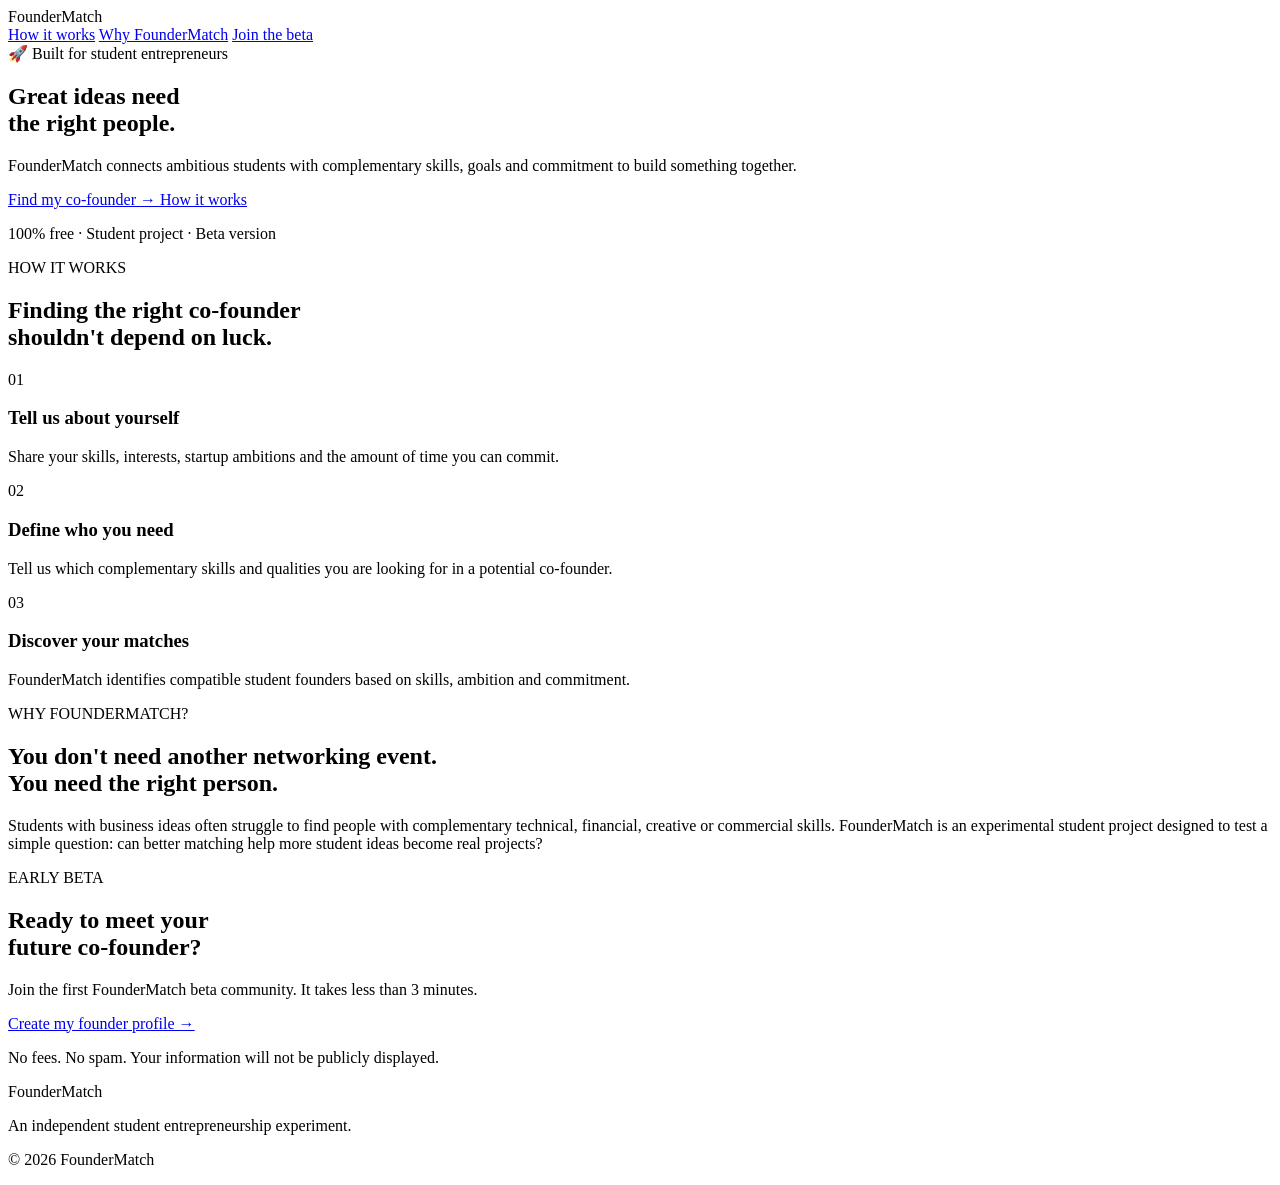
==== index.html @ 5c4bf953 "Create index.html" ====
<!DOCTYPE html>
<html lang="en">
<head>
  <meta charset="UTF-8">
  <meta name="viewport" content="width=device-width, initial-scale=1.0">

  <title>FounderMatch — Find Your Co-Founder</title>

  <meta
    name="description"
    content="FounderMatch helps ambitious students find complementary co-founders and start building together."
  >

  <link rel="stylesheet" href="style.css">
</head>

<body>

  <!-- NAVIGATION -->
  <header>
    <nav class="navbar">
      <div class="logo">
        Founder<span>Match</span>
      </div>

      <div class="nav-links">
        <a href="#how">How it works</a>
        <a href="#why">Why FounderMatch</a>
        <a href="#join" class="nav-button">Join the beta</a>
      </div>
    </nav>
  </header>


  <!-- HERO -->
  <main>

    <section class="hero">

      <div class="badge">
        🚀 Built for student entrepreneurs
      </div>

      <h1>
        Great ideas need<br>
        <span>the right people.</span>
      </h1>

      <p class="hero-text">
        FounderMatch connects ambitious students with
        complementary skills, goals and commitment
        to build something together.
      </p>

      <div class="hero-buttons">

        <a href="#join" class="primary-button">
          Find my co-founder →
        </a>

        <a href="#how" class="secondary-button">
          How it works
        </a>

      </div>

      <p class="free-text">
        100% free · Student project · Beta version
      </p>

    </section>


    <!-- HOW IT WORKS -->

    <section id="how" class="section">

      <div class="section-label">
        HOW IT WORKS
      </div>

      <h2>
        Finding the right co-founder<br>
        shouldn't depend on luck.
      </h2>

      <div class="cards">

        <div class="card">
          <div class="number">01</div>

          <h3>Tell us about yourself</h3>

          <p>
            Share your skills, interests, startup ambitions
            and the amount of time you can commit.
          </p>
        </div>


        <div class="card">
          <div class="number">02</div>

          <h3>Define who you need</h3>

          <p>
            Tell us which complementary skills and qualities
            you are looking for in a potential co-founder.
          </p>
        </div>


        <div class="card">
          <div class="number">03</div>

          <h3>Discover your matches</h3>

          <p>
            FounderMatch identifies compatible student founders
            based on skills, ambition and commitment.
          </p>
        </div>

      </div>

    </section>


    <!-- WHY -->

    <section id="why" class="section dark-section">

      <div class="section-label">
        WHY FOUNDERMATCH?
      </div>

      <h2>
        You don't need another networking event.
        <br>
        You need the right person.
      </h2>

      <p class="section-description">
        Students with business ideas often struggle to find
        people with complementary technical, financial,
        creative or commercial skills.
        FounderMatch is an experimental student project
        designed to test a simple question:
        can better matching help more student ideas become real projects?
      </p>

    </section>


    <!-- JOIN -->

    <section id="join" class="section join-section">

      <div class="section-label">
        EARLY BETA
      </div>

      <h2>
        Ready to meet your<br>
        future co-founder?
      </h2>

      <p>
        Join the first FounderMatch beta community.
        It takes less than 3 minutes.
      </p>

      <a href="#" class="primary-button">
        Create my founder profile →
      </a>

      <p class="privacy">
        No fees. No spam. Your information will not be publicly displayed.
      </p>

    </section>

  </main>


  <!-- FOOTER -->

  <footer>

    <div class="footer-logo">
      Founder<span>Match</span>
    </div>

    <p>
      An independent student entrepreneurship experiment.
    </p>

    <p class="copyright">
      © 2026 FounderMatch
    </p>

  </footer>


  <script src="script.js"></script>

</body>
</html>
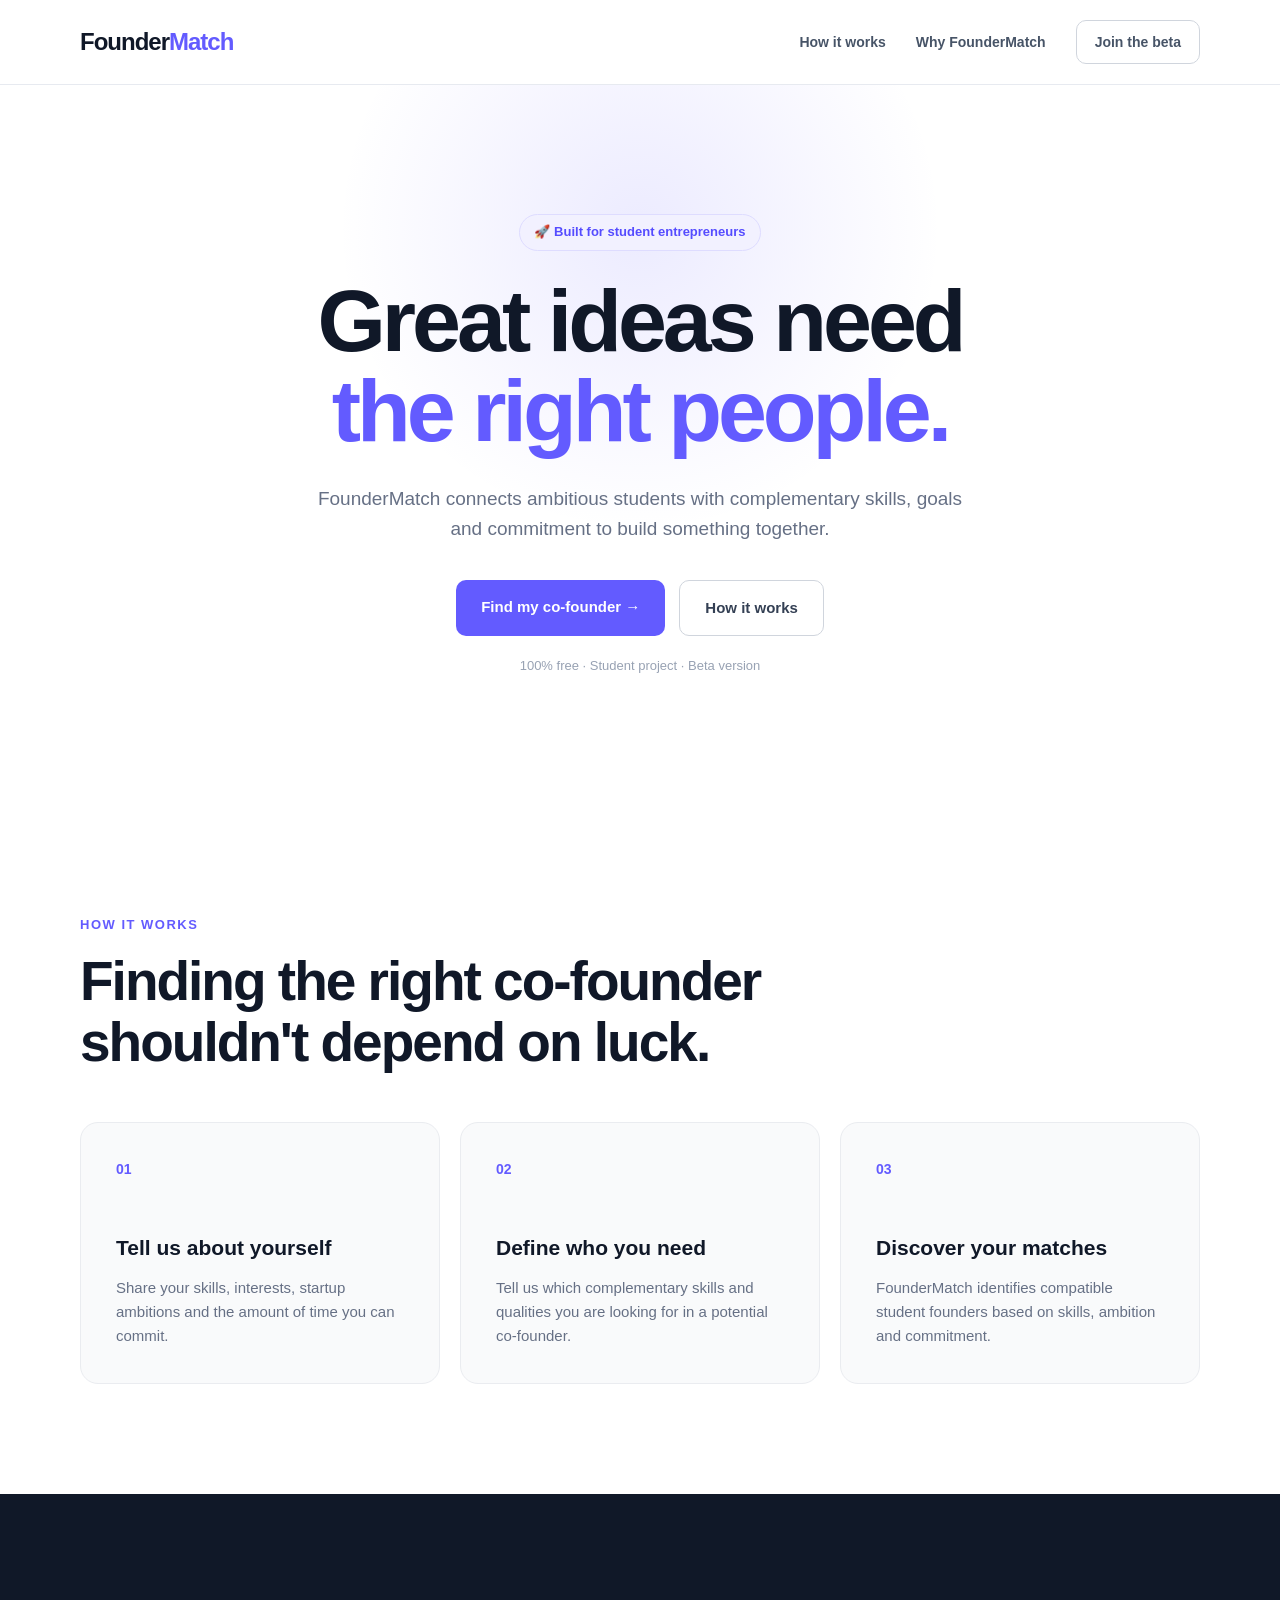
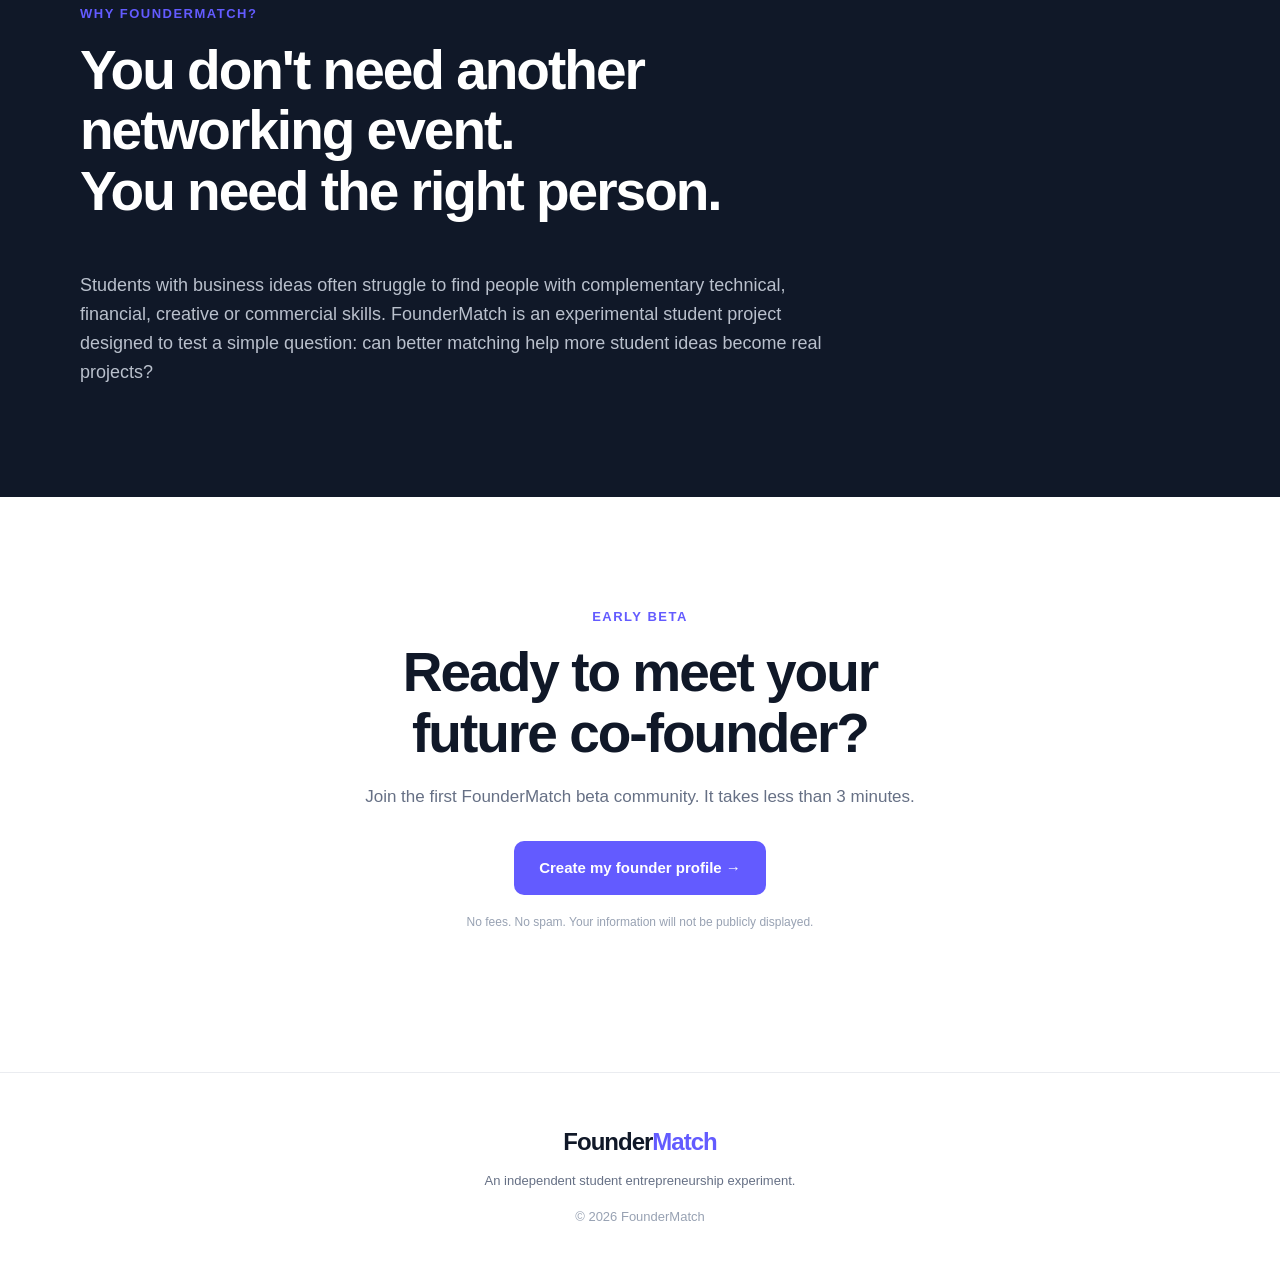
==== commit beeded4c: "Update index.html" ====
--- a/index.html
+++ b/index.html
@@ -26,7 +26,7 @@
       <div class="nav-links">
         <a href="#how">How it works</a>
         <a href="#why">Why FounderMatch</a>
-        <a href="#join" class="nav-button">Join the beta</a>
+       <a href="profile.html" class="nav-button">Join the beta</a>
       </div>
     </nav>
   </header>
@@ -54,9 +54,9 @@
 
       <div class="hero-buttons">
 
-        <a href="#join" class="primary-button">
-          Find my co-founder →
-        </a>
+        <a href="profile.html" class="primary-button">
+  Find my co-founder →
+</a>
 
         <a href="#how" class="secondary-button">
           How it works
@@ -170,10 +170,9 @@
         It takes less than 3 minutes.
       </p>
 
-      <a href="#" class="primary-button">
-        Create my founder profile →
-      </a>
-
+     <a href="profile.html" class="primary-button">
+  Create my founder profile →
+</a>
       <p class="privacy">
         No fees. No spam. Your information will not be publicly displayed.
       </p>
--- a/style.css
+++ b/style.css
@@ -0,0 +1,686 @@
+/* ================================
+   FOUNDERMATCH — MAIN STYLESHEET
+   ================================ */
+
+* {
+  margin: 0;
+  padding: 0;
+  box-sizing: border-box;
+}
+
+html {
+  scroll-behavior: smooth;
+}
+
+body {
+  font-family: Arial, Helvetica, sans-serif;
+  background: #ffffff;
+  color: #101828;
+  line-height: 1.6;
+}
+
+a {
+  text-decoration: none;
+  color: inherit;
+}
+
+
+/* ================================
+   NAVIGATION
+   ================================ */
+
+header {
+  background: rgba(255, 255, 255, 0.95);
+  border-bottom: 1px solid #e7eaf0;
+  position: sticky;
+  top: 0;
+  z-index: 100;
+}
+
+.navbar {
+  max-width: 1180px;
+  margin: auto;
+  padding: 20px 30px;
+
+  display: flex;
+  justify-content: space-between;
+  align-items: center;
+}
+
+.logo,
+.footer-logo {
+  font-size: 24px;
+  font-weight: 800;
+  letter-spacing: -1px;
+}
+
+.logo span,
+.footer-logo span {
+  color: #635bff;
+}
+
+.nav-links {
+  display: flex;
+  align-items: center;
+  gap: 30px;
+}
+
+.nav-links a {
+  font-size: 14px;
+  font-weight: 600;
+  color: #475467;
+}
+
+.nav-links a:hover {
+  color: #635bff;
+}
+
+.nav-button {
+  padding: 10px 18px;
+  border: 1px solid #d0d5dd;
+  border-radius: 10px;
+}
+
+
+/* ================================
+   HERO
+   ================================ */
+
+.hero {
+  min-height: 720px;
+
+  display: flex;
+  flex-direction: column;
+  align-items: center;
+  justify-content: center;
+
+  text-align: center;
+
+  padding: 90px 25px;
+
+  background:
+    radial-gradient(
+      circle at 50% 20%,
+      rgba(99, 91, 255, 0.12),
+      transparent 35%
+    );
+}
+
+.badge {
+  display: inline-block;
+
+  background: #f2f1ff;
+  color: #554cff;
+
+  border: 1px solid #dedcff;
+  border-radius: 50px;
+
+  padding: 7px 14px;
+
+  font-size: 13px;
+  font-weight: 700;
+
+  margin-bottom: 25px;
+}
+
+.hero h1 {
+  max-width: 900px;
+
+  font-size: clamp(52px, 7vw, 88px);
+  line-height: 1.02;
+  letter-spacing: -4px;
+
+  margin-bottom: 28px;
+}
+
+.hero h1 span {
+  color: #635bff;
+}
+
+.hero-text {
+  max-width: 650px;
+
+  font-size: 19px;
+  color: #667085;
+
+  margin-bottom: 35px;
+}
+
+.hero-buttons {
+  display: flex;
+  justify-content: center;
+  gap: 14px;
+
+  flex-wrap: wrap;
+}
+
+.primary-button {
+  display: inline-block;
+
+  background: #635bff;
+  color: white;
+
+  padding: 15px 25px;
+
+  border-radius: 10px;
+
+  font-size: 15px;
+  font-weight: 700;
+
+  transition: 0.2s;
+}
+
+.primary-button:hover {
+  background: #5148e5;
+  transform: translateY(-2px);
+}
+
+.secondary-button {
+  display: inline-block;
+
+  background: white;
+  color: #344054;
+
+  border: 1px solid #d0d5dd;
+
+  padding: 15px 25px;
+
+  border-radius: 10px;
+
+  font-size: 15px;
+  font-weight: 700;
+}
+
+.secondary-button:hover {
+  background: #f9fafb;
+}
+
+.free-text {
+  margin-top: 20px;
+
+  color: #98a2b3;
+  font-size: 13px;
+}
+
+
+/* ================================
+   GENERAL SECTIONS
+   ================================ */
+
+.section {
+  padding: 110px 30px;
+
+  max-width: 1180px;
+
+  margin: auto;
+}
+
+.section-label {
+  color: #635bff;
+
+  font-size: 13px;
+  font-weight: 800;
+
+  letter-spacing: 1.5px;
+
+  margin-bottom: 15px;
+}
+
+.section h2 {
+  font-size: clamp(36px, 5vw, 55px);
+
+  line-height: 1.1;
+
+  letter-spacing: -2px;
+
+  max-width: 800px;
+
+  margin-bottom: 50px;
+}
+
+
+/* ================================
+   HOW IT WORKS CARDS
+   ================================ */
+
+.cards {
+  display: grid;
+
+  grid-template-columns: repeat(3, 1fr);
+
+  gap: 20px;
+}
+
+.card {
+  background: #f9fafb;
+
+  border: 1px solid #eaecf0;
+
+  border-radius: 18px;
+
+  padding: 35px;
+
+  transition: 0.25s;
+}
+
+.card:hover {
+  transform: translateY(-5px);
+
+  box-shadow:
+    0 15px 40px rgba(16, 24, 40, 0.08);
+}
+
+.number {
+  color: #635bff;
+
+  font-size: 14px;
+  font-weight: 800;
+
+  margin-bottom: 50px;
+}
+
+.card h3 {
+  font-size: 21px;
+
+  margin-bottom: 12px;
+}
+
+.card p {
+  color: #667085;
+
+  font-size: 15px;
+}
+
+
+/* ================================
+   WHY FOUNDERMATCH
+   ================================ */
+
+.dark-section {
+  max-width: none;
+
+  background: #101828;
+  color: white;
+
+  padding-left: max(
+    30px,
+    calc((100vw - 1120px) / 2)
+  );
+
+  padding-right: max(
+    30px,
+    calc((100vw - 1120px) / 2)
+  );
+}
+
+.dark-section h2 {
+  max-width: 850px;
+}
+
+.section-description {
+  max-width: 750px;
+
+  font-size: 18px;
+
+  color: #b9c0cc;
+}
+
+
+/* ================================
+   JOIN BETA
+   ================================ */
+
+.join-section {
+  text-align: center;
+
+  display: flex;
+  flex-direction: column;
+  align-items: center;
+}
+
+.join-section h2 {
+  margin-bottom: 20px;
+}
+
+.join-section > p {
+  color: #667085;
+
+  font-size: 17px;
+
+  max-width: 600px;
+
+  margin-bottom: 30px;
+}
+
+.join-section .privacy {
+  margin-top: 18px;
+
+  font-size: 12px;
+
+  color: #98a2b3;
+}
+
+
+/* ================================
+   FOOTER
+   ================================ */
+
+footer {
+  border-top: 1px solid #eaecf0;
+
+  padding: 50px 30px;
+
+  text-align: center;
+
+  color: #667085;
+}
+
+.footer-logo {
+  margin-bottom: 10px;
+
+  color: #101828;
+}
+
+footer p {
+  font-size: 13px;
+}
+
+.copyright {
+  margin-top: 15px;
+
+  color: #98a2b3;
+}
+
+
+/* ================================
+   MOBILE
+   ================================ */
+
+@media (max-width: 800px) {
+
+  .navbar {
+    padding: 18px 20px;
+  }
+
+  .nav-links a:not(.nav-button) {
+    display: none;
+  }
+
+  .hero {
+    min-height: 650px;
+  }
+
+  .hero h1 {
+    letter-spacing: -2.5px;
+  }
+
+  .cards {
+    grid-template-columns: 1fr;
+  }
+
+  .section {
+    padding: 80px 22px;
+  }
+
+  .dark-section {
+    padding: 80px 22px;
+  }
+
+/* ================================
+   FOUNDER PROFILE
+   ================================ */
+
+.form-progress {
+  font-size: 14px;
+  font-weight: 600;
+  color: #667085;
+}
+
+.profile-page {
+  background: #f9fafb;
+  min-height: 100vh;
+  padding-bottom: 100px;
+}
+
+.profile-intro {
+  max-width: 820px;
+  margin: auto;
+  text-align: center;
+  padding: 100px 25px 70px;
+}
+
+.profile-intro h1 {
+  font-size: clamp(42px, 6vw, 68px);
+  line-height: 1.05;
+  letter-spacing: -3px;
+  margin-bottom: 25px;
+}
+
+.profile-intro > p {
+  max-width: 620px;
+  margin: 0 auto 20px;
+  font-size: 18px;
+  color: #667085;
+}
+
+.beta-note {
+  display: inline-block;
+  margin-top: 10px;
+  padding: 9px 15px;
+  border-radius: 50px;
+  background: #f2f1ff;
+  color: #635bff;
+  font-size: 12px;
+  font-weight: 700;
+}
+
+
+/* FORM CONTAINER */
+
+.founder-form {
+  max-width: 900px;
+  margin: auto;
+  padding: 0 25px;
+}
+
+
+/* INDIVIDUAL SECTIONS */
+
+.form-section {
+  display: grid;
+  grid-template-columns: 70px 1fr;
+  gap: 20px;
+
+  background: white;
+  border: 1px solid #eaecf0;
+  border-radius: 20px;
+
+  padding: 45px;
+  margin-bottom: 25px;
+
+  box-shadow: 0 5px 20px rgba(16, 24, 40, 0.03);
+}
+
+.form-number {
+  font-size: 13px;
+  font-weight: 800;
+  color: #635bff;
+
+  padding-top: 7px;
+}
+
+.form-content h2 {
+  font-size: 30px;
+  letter-spacing: -1px;
+  margin-bottom: 5px;
+}
+
+.form-description {
+  color: #98a2b3;
+  font-size: 14px;
+  margin-bottom: 30px;
+}
+
+
+/* LABELS */
+
+.form-content label:not(.consent) {
+  display: block;
+
+  font-size: 13px;
+  font-weight: 700;
+  color: #344054;
+
+  margin-top: 25px;
+  margin-bottom: 8px;
+}
+
+
+/* INPUTS */
+
+.form-content input[type="text"],
+.form-content input[type="email"],
+.form-content select,
+.form-content textarea {
+
+  width: 100%;
+
+  border: 1px solid #d0d5dd;
+  border-radius: 10px;
+
+  padding: 13px 15px;
+
+  font-family: inherit;
+  font-size: 15px;
+  color: #101828;
+
+  background: white;
+
+  outline: none;
+
+  transition: 0.2s;
+}
+
+.form-content textarea {
+  resize: vertical;
+  min-height: 110px;
+}
+
+
+/* INPUT FOCUS */
+
+.form-content input:focus,
+.form-content select:focus,
+.form-content textarea:focus {
+
+  border-color: #635bff;
+
+  box-shadow:
+    0 0 0 4px rgba(99, 91, 255, 0.10);
+}
+
+
+/* PLACEHOLDERS */
+
+.form-content input::placeholder,
+.form-content textarea::placeholder {
+  color: #98a2b3;
+}
+
+
+/* CONSENT */
+
+.consent {
+  display: flex;
+  align-items: flex-start;
+  gap: 12px;
+
+  margin-top: 35px;
+
+  color: #667085;
+  font-size: 13px;
+
+  cursor: pointer;
+}
+
+.consent input {
+  width: 18px;
+  height: 18px;
+
+  margin-top: 2px;
+
+  accent-color: #635bff;
+}
+
+
+/* SUBMIT */
+
+.submit-button {
+
+  width: 100%;
+
+  margin-top: 30px;
+
+  border: none;
+  border-radius: 11px;
+
+  padding: 16px 25px;
+
+  background: #635bff;
+  color: white;
+
+  font-family: inherit;
+  font-size: 15px;
+  font-weight: 800;
+
+  cursor: pointer;
+
+  transition: 0.2s;
+}
+
+.submit-button:hover {
+  background: #5148e5;
+  transform: translateY(-2px);
+}
+
+.form-privacy {
+  text-align: center;
+
+  margin-top: 15px;
+
+  font-size: 12px;
+  color: #98a2b3;
+}
+
+
+/* MOBILE FORM */
+
+@media (max-width: 700px) {
+
+  .profile-intro {
+    padding: 70px 20px 50px;
+  }
+
+  .profile-intro h1 {
+    letter-spacing: -2px;
+  }
+
+  .form-progress {
+    display: none;
+  }
+
+  .founder-form {
+    padding: 0 15px;
+  }
+
+  .form-section {
+    grid-template-columns: 1fr;
+
+    padding: 28px 22px;
+  }
+
+  .form-number {
+    padding: 0;
+  }
+
+}
